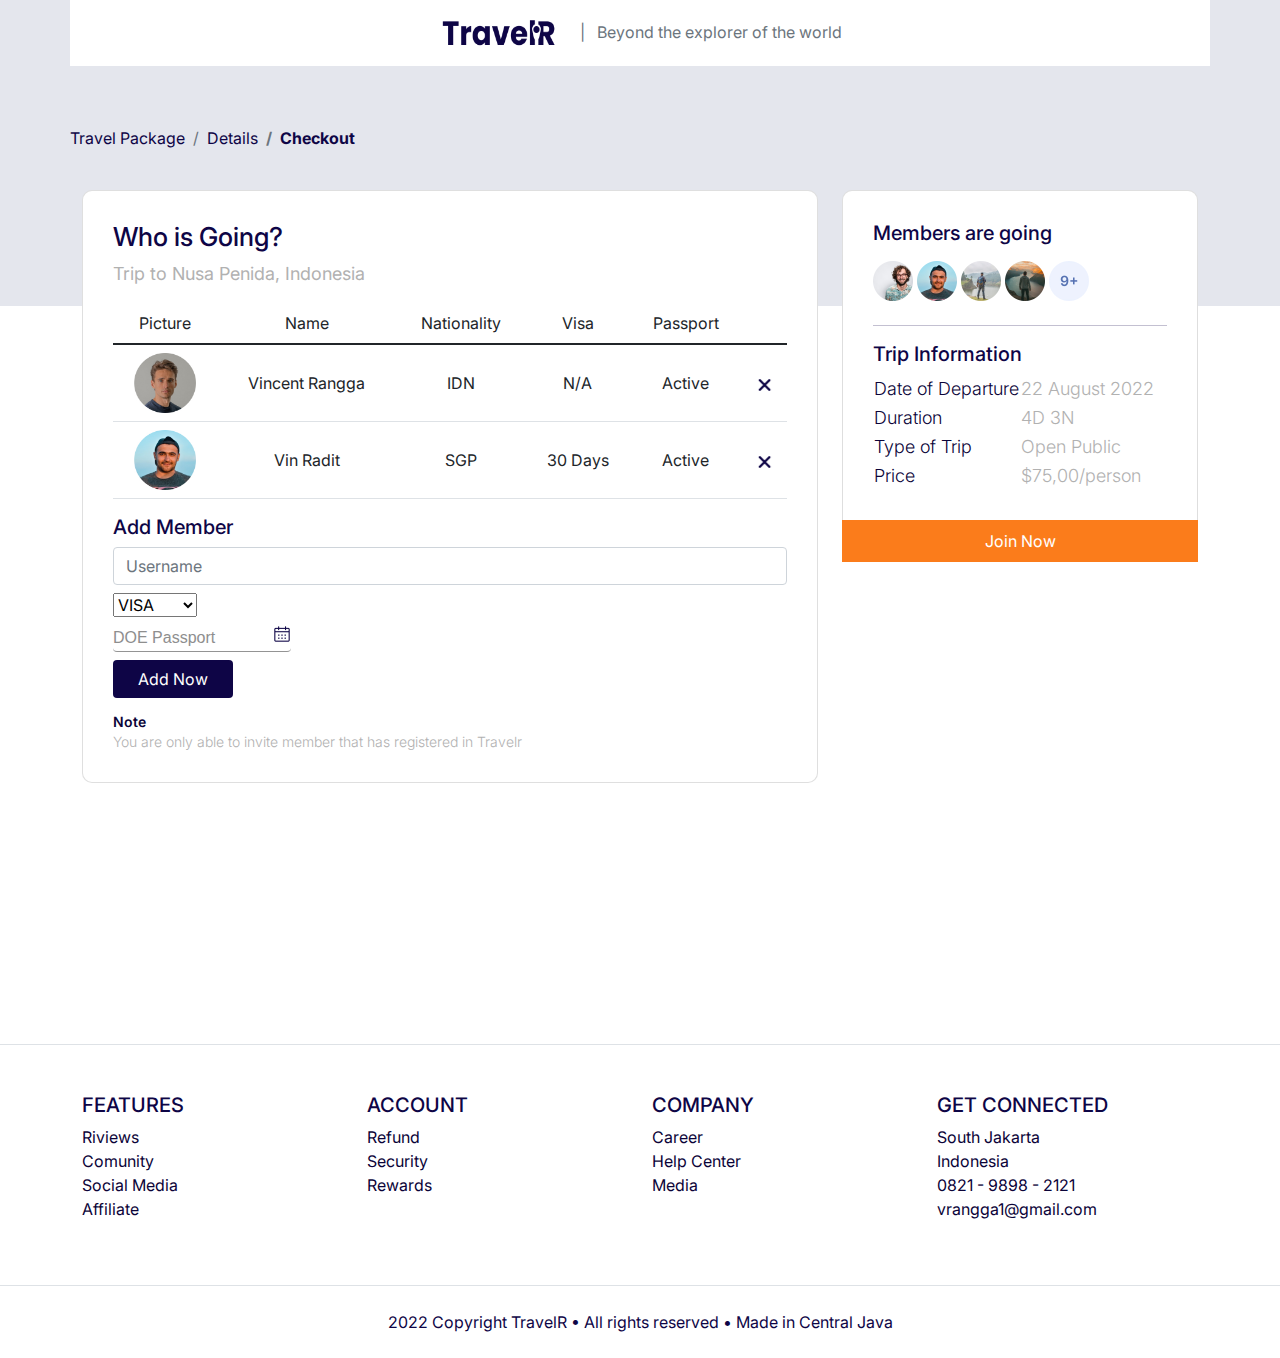
==== checkout.html @ 1de0f74d "add member - Checkout Page" ====
<!DOCTYPE html>
<html lang="en">
<head>
    <meta charset="UTF-8">
    <meta http-equiv="X-UA-Compatible" content="IE=edge">
    <meta name="viewport" content="width=device-width, initial-scale=1.0">
    <title>Travel.R</title>

    <!-- CSS Bootstrap -->
    <link rel="stylesheet" href="frontend/libraries/bootstrap-5.1.3-dist/css/bootstrap.css">
    <!-- CSS xzoom -->
    <link rel="stylesheet" href="frontend/libraries/xzoom/xzoom.css">
    <!-- gijgo / combinied -->
    <link rel="stylesheet" href="frontend/libraries/combined/css/gijgo.min.css">
    <!-- font -->
    <link rel="preconnect" href="https://fonts.googleapis.com">
    <link rel="preconnect" href="https://fonts.gstatic.com" crossorigin>
    <link href="https://fonts.googleapis.com/css2?family=Inter:wght@100;200;300;400;500;600;700&family=Playfair+Display:ital,wght@0,400;0,500;0,600;0,700;1,400;1,500;1,600;1,700&display=swap" rel="stylesheet">

    <!-- Main CSS -->
    <link rel="stylesheet" href="frontend/styles/main.css">

    

</head>
<body>
    <!-- navbar -->
    <div class="container">
        <nav class="row navbar navbar-expand-lg navbar-light bg-white">
            <center>
                <a href="index.html" class="navbar-brand">
                    <img src="frontend/images/lgo_travelR.png" alt="">
                </a>
                <span class="text-muted">
                    <!-- nbsp untuk spasi -->
                    | &nbsp; Beyond the explorer of the world 
                </span>
            </center>
        </nav>
            
    </div>

    <main>
        <section class="section-details-header"></section>
        <section class="section-details-content">
            <div class="container">
                <div class="row mb-4">
                    <div class="col p-0">
                        <nav>
                            <ol class="breadcrumb">
                                <li class="breadcrumb-item">
                                    Travel Package
                                </li>
                                <li class="breadcrumb-item">
                                    Details
                                </li>
                                <li class="breadcrumb-item active">
                                    Checkout
                                </li>
                            </ol>
                        </nav>
                    </div>
                </div>
                <div class="row">
                    <div class="col-lg-8 pl-lg-0">
                        <div class="card card-details">
                            <h1>Who is Going?</h1>
                            <p>
                                Trip to Nusa Penida, Indonesia
                            </p>
                            <div class="attendee">
                                <table class="table table-responsive-sm text-center">
                                    <thead>
                                        <tr>
                                            <td>Picture</td>
                                            <td>Name</td>
                                            <td>Nationality</td>
                                            <td>Visa</td>
                                            <td>Passport</td>
                                            <td></td>
                                        </tr>
                                    </thead>
                                    <tbody>
                                        <tr>
                                            <td>
                                                <img src="frontend/images/user_pic1.jpg" alt="" height="60px">
                                            </td>
                                            <!-- align-middle agar sejajar dan space y kosong -->
                                            <td class="align-middle">
                                                Vincent Rangga
                                            </td>
                                            <td class="align-middle">
                                                IDN
                                            </td>
                                            <td class="align-middle">
                                                N/A
                                            </td>
                                            <td class="align-middle">
                                                Active
                                            </td>
                                            <td class="align-middle">
                                                <a href="#">
                                                    <img src="frontend/images/ic_delete.png" alt="delete" height="18px">
                                                </a>
                                            </td>
                                        </tr>
                                        <tr>
                                            <td>
                                                <img src="frontend/images/user_pic2.jpg" alt="" height="60px">
                                            </td>
                                            <!-- align-middle agar sejajar dan space y kosong -->
                                            <td class="align-middle">
                                                Vin Radit
                                            </td>
                                            <td class="align-middle">
                                                SGP
                                            </td>
                                            <td class="align-middle">
                                                30 Days
                                            </td>
                                            <td class="align-middle">
                                                Active
                                            </td>
                                            <td class="align-middle">
                                                <a href="#">
                                                    <img src="frontend/images/ic_delete.png" alt="delete" height="18px">
                                                </a>
                                            </td>
                                        </tr>
                                    </tbody>
                                </table>

                                <div class="member mt-3">
                                    <!-- <h2>Add Member</h2> -->
                                    <h2>Add Member</h2>
                                    <tbody>
                                        <tr>
                                            <td>
                                                <input type="text" name="inputUsername" class="form-control mb-2 mr-sm-2 col-3 col-sm-3 col-md-3"    id="inputUsername" placeholder="Username"/>
                                                
                                            </td>
                                            <!-- align-middle agar sejajar dan space y kosong -->
                                            <td class="align-middle">
                                                <select name="inputVisa" id="inputVisa" class="custom-select mb-2 mr-sm-2">
                                                    <option value="VISA" selected >VISA</option>
                                                    <option value="30 Days">30 Days</option>
                                                    <option value="N/A">N/A</option>
                                                </select>
                                            </td>
                                            <td class="align-middle">
                                                <div class="input-group mb-2 mr-sm-2">
                                                    <input type="text" class="form-control datepicker" id="doePassport"     placeholder="DOE Passport">
                                                </div>
                                            </td>
                                            <td class="align-middle">
                                                <button class="btn btn-add-now mb-2 px-4">
                                                    Add Now
                                                </button>
                                            </td>
                                        </tr>

                                    <!-- <tr class="form-check-inline">
                                        <td>
                                            <input type="text" name="inputUsername" class="col form-control mb-2 mr-sm-2"    id="inputUsername" placeholder="Username"/>
                                        </td>
                                        <td>
                                            <select name="inputVisa" id="inputVisa" class="custom-select mb-2 mr-sm-2">
                                                <option value="VISA" selected >VISA</option>
                                                <option value="30 Days">30 Days</option>
                                                <option value="N/A">N/A</option>
                                            </select>
                                        </td>
                                        <td>
                                             <div class="input-group mb-2 mr-sm-2">
                                                <input type="text" class="form-control datepicker" id="doePassport"     placeholder="DOE Passport">
                                            </div>
                                        </td>
                                        <td>
                                            
                                            <button class="btn btn-add-now mb-2 px-4">
                                                Add Now
                                            </button>
                                        </td>
                                        


                                    </tr> -->

                                    <h3 class="mt-2 mb-0">Note</h3>
                                    <p class="disclaimer mb-0">
                                        You are only able to invite member that has registered in Travelr
                                    </p>
                                </div>

                            </div>
                        </div>
                    </div>
                    <div class="col-lg-4">
                        <div class="card card-details card-right">
                            <h2>Members are going</h2>
                            <div class="members my-2">
                                <img src="frontend/images/member1.jpg" alt="" class="member-image mr-1">
                                <img src="frontend/images/member2.png" alt="" class="member-image mr-1">
                                <img src="frontend/images/member3.png" alt="" class="member-image mr-1">
                                <img src="frontend/images/member4.jpg" alt="" class="member-image mr-1">
                                <img src="frontend/images/other.jpg" alt="" class="member-image mr-1">
                            </div>
                            
                            <hr>
                            <h2>Trip Information</h2>
                            <table class="trip-informations">
                                <tr>
                                    <th width="50%">Date of Departure</th>
                                    <td width="50%" class="text-right">
                                        22 August 2022
                                    </td>
                                </tr>
                                <tr>
                                    <th width="50%">Duration</th>
                                    <td width="50%" class="text-right">
                                        4D 3N
                                    </td>
                                </tr>
                                <tr>
                                    <th width="50%">Type of Trip</th>
                                    <td width="50%" class="text-right">
                                        Open Public
                                    </td>
                                </tr>
                                <tr>
                                    <th width="50%">Price</th>
                                    <td width="50%" class="text-right">
                                        $75,00/person
                                    </td>
                                </tr>
                            </table>
                        </div>
                        <div class="join-container">
                            <a href="#" class="btn btn-block btn-join-now mt-3 py-2">
                                Join Now
                            </a>
                        </div>
                    </div>
                </div>
            </div>
        </section>
    </main>

    <footer class="section-footer mt-5 mb-4 border-top">
        <div class="container pt-5 pb-5">
            <div class="row justify-content-center">
                <div class="col-12">
                    <div class="row">
                        <div class="col-12 col-lg-3">
                            <h5>FEATURES</h5>
                            <ul class="list-unstyled">
                                <li><a href="#">Riviews</a></li>
                                <li><a href="#">Comunity</a></li>
                                <li><a href="#">Social Media</a></li>
                                <li><a href="#">Affiliate</a></li>
                            </ul>
                        </div>
                        <div class="col-12 col-lg-3">
                            <h5>ACCOUNT</h5>
                            <ul class="list-unstyled">
                                <li><a href="#">Refund</a></li>
                                <li><a href="#">Security</a></li>
                                <li><a href="#">Rewards</a></li>
                                <li><a href="#"></a></li>
                            </ul>
                        </div>
                        <div class="col-12 col-lg-3">
                            <h5>COMPANY</h5>
                            <ul class="list-unstyled">
                                <li><a href="#">Career</a></li>
                                <li><a href="#">Help Center</a></li>
                                <li><a href="#">Media</a></li>
                                <li><a href="#"></a></li>
                            </ul>
                        </div>
                        <div class="col-12 col-lg-3">
                            <h5>GET CONNECTED</h5>
                            <ul class="list-unstyled">
                                <li><a href="#">South Jakarta</a></li>
                                <li><a href="#">Indonesia</a></li>
                                <li><a href="#">0821 - 9898 - 2121</a></li>
                                <li><a href="#">vrangga1@gmail.com</a></li>
                            </ul>
                        </div>
                    </div>
                </div>
            </div>
        </div>
        <div class="container-fluid">
            <div class="row border-top justify-content-center align-items-center pt-4">
                <div class="col-auto text-grey-300 font-weight-light">
                    2022 Copyright TravelR • All rights reserved • Made in Central Java
                </div>
            </div>
        </div>
    </footer>


    <!-- JQuery -->
    <script src="frontend/libraries/jquery/jquery-3.6.0.min.js"></script>
    <!-- JS Bootstrap -->
    <script src="frontend/libraries/bootstrap-5.1.3-dist/js/bootstrap.js"></script>
    <!-- retina JS -->
    <script src="frontend/libraries/retina/retina.min.js"></script>
    <!-- xZoom -->
    <script src="frontend/libraries/xzoom/xzoom.min.js"></script>
    <!-- Panggil gijgo /combinied -->
    <script src="frontend/libraries/combined/js/gijgo.min.js"></script>
    <!-- manggil xzoom -->
    <script>
        $(document).ready(function() {
            $('.xzoom, .xzoom-gallery').xzoom({
                zoomWidth: 500,
                title: false,
                tint: '#333',
                Xoffset: 15
            });
            $('.datepicker').datepicker({
                ulibrary : 'bootsrap4',
                icons: {
                    rightIcon: '<img src="frontend/images/ic_date.png" height="18px" />'
                }
            })

        });
    </script>

</body>
</html>
---- frontend/libraries/xzoom/xzoom.css ----
/* Compatibility styles for frameworks like bootstrap, foundation e.t.c */
.xzoom-source img, .xzoom-preview img, .xzoom-lens img {
  display: block;
  max-width: none;
  max-height: none;
  -webkit-transition: none;
  -moz-transition: none;
  -o-transition: none;
  transition: none;
}
/* --------------- */

/* xZoom Styles below */
.xzoom-container { 
  display: inline-block;
}

.xzoom-thumbs {
  text-align: center;
  margin-bottom: 10px;
}

.xzoom { 
  -webkit-box-shadow: 0px 0px 5px 0px rgba(0,0,0,0.5);
  -moz-box-shadow: 0px 0px 5px 0px rgba(0,0,0,0.5);
  box-shadow: 0px 0px 5px 0px rgba(0,0,0,0.5);  
}
.xzoom2, .xzoom3, .xzoom4, .xzoom5 {
  -webkit-box-shadow: 0px 0px 5px 0px rgba(0,0,0,0.5);
  -moz-box-shadow: 0px 0px 5px 0px rgba(0,0,0,0.5);
  box-shadow: 0px 0px 5px 0px rgba(0,0,0,0.5);
}

/* Thumbs */
.xzoom-gallery, .xzoom-gallery2, .xzoom-gallery3, .xzoom-gallery4, .xzoom-gallery5 {
  border: 1px solid #cecece;
  margin-left: 5px;
  margin-bottom: 10px;
}

.xzoom-source, .xzoom-hidden {
  display: block;
  position: static;
  float: none;
  clear: both;
}

/* Everything out of border is hidden */
.xzoom-hidden {
  overflow: hidden;
}

/* Preview */
.xzoom-preview {
  border: 1px solid #888;
  background: #2f4f4f;
  box-shadow: -0px -0px 10px rgba(0,0,0,0.50);
}

/* Lens */
.xzoom-lens {
  border: 1px solid #555;
  box-shadow: -0px -0px 10px rgba(0,0,0,0.50);
  cursor: crosshair;
}

/* Loading */
.xzoom-loading {
  background-position: center center;
  background-repeat: no-repeat;
  border-radius: 100%;
  opacity: .7;
  background: url(../example/images/xloading.gif);
  width: 48px;
  height: 48px;
}

/* Additional class that applied to thumb when it is active */
.xactive {
  -webkit-box-shadow: 0px 0px 3px 0px rgba(74,169,210,1);
  -moz-box-shadow: 0px 0px 3px 0px rgba(74,169,210,1);
  box-shadow: 0px 0px 3px 0px rgba(74,169,210,1); 
  border: 1px solid #4aaad2;
}

/* Caption */
.xzoom-caption {
  position: absolute;
  bottom: -43px;
  left: 0;
  background: #000;
  width: 100%;
  text-align: left;
}

.xzoom-caption span {
  color: #fff;
  font-family: Arial, sans-serif;
  display: block;
  font-size: 0.75em;
  font-weight: bold;
  padding: 10px;
}
---- frontend/libraries/combined/css/gijgo.min.css ----
.gj-button-md,.gj-text-align-center{text-align:center}.gj-button-md,.gj-modal{overflow:hidden;outline:0}.gj-button-md,.gj-button-md-group{position:relative;vertical-align:middle}.gj-button,.gj-button-md,.gj-cursor-pointer{cursor:pointer}.gj-button{background-color:#f5f5f5;border:1px solid #ddd;color:#000;border-radius:3px;padding:6px 10px}.gj-unselectable{-webkit-touch-callout:none;-webkit-user-select:none;-khtml-user-select:none;-moz-user-select:none;-ms-user-select:none;user-select:none}.gj-row{display:-webkit-box;display:-ms-flexbox;display:flex;-ms-flex-wrap:wrap;flex-wrap:wrap}.gj-margin-left-5{margin-left:5px}.gj-margin-left-10{margin-left:10px}.gj-width-full{width:100%}.gj-font-size-16{font-size:16px}.gj-hidden{display:none}.gj-button-md{background:0 0;border:none;border-radius:2px;color:rgba(0,0,0,.87);height:36px;margin:0;min-width:64px;padding:0 16px;display:inline-block;font-family:Roboto,Helvetica,Arial,sans-serif;font-size:1rem;font-weight:500;text-transform:uppercase;letter-spacing:0;will-change:box-shadow;transition:box-shadow .2s cubic-bezier(.4,0,1,1),background-color .2s cubic-bezier(.4,0,.2,1),color .2s cubic-bezier(.4,0,.2,1);text-decoration:none;line-height:36px;-webkit-user-select:none;-moz-user-select:none;-ms-user-select:none;user-select:none}.gj-button-md:hover{background-color:rgba(158,158,158,.2)}.gj-button-md:disabled{color:rgba(0,0,0,.26);background:0 0}.gj-button-md .gj-icon,.gj-button-md .material-icons{vertical-align:middle}.gj-button-md.gj-button-md-icon{width:24px;height:31px;min-width:24px;padding:0;display:table}ul.gj-list-bootstrap li [data-role=image],ul.gj-list-md li [data-role=checkbox],ul.gj-list-md li [data-role=image]{height:24px;width:24px}.gj-button-md.gj-button-md-icon .gj-icon,.gj-button-md.gj-button-md-icon .material-icons{display:table-cell;margin-right:0;width:24px;height:24px}.gj-button-md.active{background-color:rgba(158,158,158,.4)}.gj-button-md-group{display:inline-block}.gj-textbox-md{border:none;border-bottom:1px solid rgba(0,0,0,.42);display:block;font-family:Helvetica,Arial,sans-serif;font-size:16px;line-height:16px;padding:4px 0;margin:0;width:100%;background:0 0;text-align:left;color:rgba(0,0,0,.87)}.gj-textbox-md:active,.gj-textbox-md:focus{border-bottom:2px solid rgba(0,0,0,.42);outline:0}.gj-textbox-md::placeholder{color:#8e8e8e}.gj-textbox-md:-ms-input-placeholder{color:#8e8e8e}.gj-textbox-md::-ms-input-placeholder{color:#8e8e8e}.gj-md-spacer-24{min-width:24px;width:24px;display:inline-block}.gj-md-spacer-32{min-width:32px;width:32px;display:inline-block}.gj-modal{position:fixed;top:0;right:0;bottom:0;left:0;z-index:1203;display:none;-webkit-overflow-scrolling:touch;background-color:rgba(0,0,0,.54118);transition:.2s ease opacity;will-change:opacity}ul.gj-list li [data-role=wrapper]{display:table;width:100%}ul.gj-list li [data-role=checkbox],ul.gj-list li [data-role=image]{display:table-cell;vertical-align:middle;text-align:center}ul.gj-list li [data-role=display]{display:table-cell;vertical-align:middle;cursor:pointer}ul.gj-list li [data-role=display]:empty:before{content:"\200b"}ul.gj-list-bootstrap{padding-left:0;margin-bottom:0}ul.gj-list-bootstrap li{padding:0}ul.gj-list-bootstrap li [data-role=wrapper]{padding:0 10px}ul.gj-list-bootstrap li [data-role=checkbox]{width:24px;padding:3px}ul.gj-list-bootstrap li [data-role=display]{padding:8px 0 8px 4px}.list-group-item.active ul li,.list-group-item.active:focus ul li,.list-group-item.active:hover ul li{text-shadow:none;color:initial}ul.gj-list-md{padding:0;list-style:none;line-height:24px;letter-spacing:0;color:#616161}.gj-picker-md,ul.gj-list-md li{font-family:Roboto,Helvetica,Arial,sans-serif;font-size:16px;font-weight:400;letter-spacing:.04em;line-height:1}ul.gj-list-md li{display:list-item;list-style-type:none;padding:0;min-height:unset;box-sizing:border-box;align-items:center;cursor:default;overflow:hidden;-webkit-flex-direction:row;-ms-flex-direction:row;flex-direction:row;-webkit-flex-wrap:nowrap;-ms-flex-wrap:nowrap;flex-wrap:nowrap}ul.gj-list-md li [data-role=display]{padding:8px 0 8px 5px;order:0;flex-grow:2;text-decoration:none;box-sizing:border-box;align-items:center;text-align:left;color:rgba(0,0,0,.87)}ul.gj-list-md li.disabled>[data-role=wrapper]>[data-role=display]{color:#9E9E9E}.gj-list-md-active{background:#e0e0e0;color:#3f51b5}.gj-picker{position:absolute;z-index:1203;background-color:#fff}.gj-picker .selected{color:#fff}.gj-picker-md{color:rgba(0,0,0,.87);border:1px solid #E0E0E0}.gj-modal .gj-picker-md{border:0}.gj-picker-md [role=header]{color:rgba(255,255,255,.54);display:flex;background:#2196f3;align-items:baseline;user-select:none;justify-content:center}.gj-picker-md [role=footer]{float:right;padding:10px}.gj-picker-md [role=footer] button.gj-button-md{color:#2196f3;font-weight:700;font-size:13px}.gj-picker-bootstrap{border:1px solid #E0E0E0}.gj-picker-bootstrap .selected{color:#888}.gj-picker-bootstrap [role=header]{background:#eee;color:#AAA}@font-face{font-family:gijgo-material;src:url(../fonts/gijgo-material.eot?235541);src:url(../fonts/gijgo-material.eot?235541#iefix) format('embedded-opentype'),url(../fonts/gijgo-material.ttf?235541) format('truetype'),url(../fonts/gijgo-material.woff?235541) format('woff'),url(../fonts/gijgo-material.svg?235541#gijgo-material) format('svg');font-weight:400;font-style:normal}.gj-icon{font-family:gijgo-material!important;font-size:24px;speak:none;font-style:normal;font-weight:400;font-variant:normal;text-transform:none;line-height:1;letter-spacing:0;-webkit-font-feature-settings:"liga";-moz-font-feature-settings:"liga=1";-moz-font-feature-settings:"liga";-ms-font-feature-settings:"liga" 1;font-feature-settings:"liga";-webkit-font-variant-ligatures:discretionary-ligatures;font-variant-ligatures:discretionary-ligatures;-webkit-font-smoothing:antialiased;-moz-osx-font-smoothing:grayscale}.gj-icon.undo:before{content:"\e900"}.gj-icon.vertical-align-top:before{content:"\e901"}.gj-icon.vertical-align-center:before{content:"\e902"}.gj-icon.vertical-align-bottom:before{content:"\e903"}.gj-icon.arrow-dropup:before{content:"\e904"}.gj-icon.clock:before{content:"\e905"}.gj-icon.refresh:before{content:"\e906"}.gj-icon.last-page:before{content:"\e907"}.gj-icon.first-page:before{content:"\e908"}.gj-icon.cancel:before{content:"\e909"}.gj-icon.clear:before{content:"\e90a"}.gj-icon.check-circle:before{content:"\e90b"}.gj-icon.delete:before{content:"\e90c"}.gj-icon.arrow-upward:before{content:"\e90d"}.gj-icon.arrow-forward:before{content:"\e90e"}.gj-icon.arrow-downward:before{content:"\e90f"}.gj-icon.arrow-back:before{content:"\e910"}.gj-icon.list-numbered:before{content:"\e911"}.gj-icon.list-bulleted:before{content:"\e912"}.gj-icon.indent-increase:before{content:"\e913"}.gj-icon.indent-decrease:before{content:"\e914"}.gj-icon.redo:before{content:"\e915"}.gj-icon.align-right:before{content:"\e916"}.gj-icon.align-left:before{content:"\e917"}.gj-icon.align-justify:before{content:"\e918"}.gj-icon.align-center:before{content:"\e919"}.gj-icon.strikethrough:before{content:"\e91a"}.gj-icon.italic:before{content:"\e91b"}.gj-icon.underlined:before{content:"\e91c"}.gj-icon.bold:before{content:"\e91d"}.gj-icon.arrow-dropdown:before{content:"\e91e"}.gj-icon.done:before{content:"\e91f"}.gj-icon.pencil:before{content:"\e920"}.gj-icon.minus:before{content:"\e921"}.gj-icon.plus:before{content:"\e922"}.gj-icon.chevron-up:before{content:"\e923"}.gj-icon.chevron-right:before{content:"\e924"}.gj-icon.chevron-down:before{content:"\e925"}.gj-icon.chevron-left:before{content:"\e926"}.gj-icon.event:before{content:"\e927"}.gj-draggable{cursor:move}.gj-resizable-handle{position:absolute;font-size:.1px;display:block;-ms-touch-action:none;touch-action:none;z-index:1203}.gj-dialog-bootstrap [data-role=title],.gj-dialog-bootstrap4 [data-role=title]{display:inline}.gj-dialog-bootstrap,.gj-dialog-bootstrap4,.gj-dialog-md{z-index:1202;overflow:hidden}.gj-resizable-n{cursor:n-resize;height:7px;width:100%;top:-5px;left:0}.gj-resizable-e{cursor:e-resize;width:7px;right:-5px;top:0;height:100%}.gj-resizable-s{cursor:s-resize;height:7px;width:100%;bottom:-5px;left:0}.gj-resizable-w{cursor:w-resize;width:7px;left:-5px;top:0;height:100%}.gj-resizable-se{cursor:se-resize;width:12px;height:12px;right:1px;bottom:1px}.gj-resizable-sw{cursor:sw-resize;width:9px;height:9px;left:-5px;bottom:-5px}.gj-resizable-nw{cursor:nw-resize;width:9px;height:9px;left:-5px;top:-5px}.gj-resizable-ne{cursor:ne-resize;width:9px;height:9px;right:-5px;top:-5px}.gj-dialog-footer{position:absolute;bottom:0;width:100%;margin-top:0}.gj-dialog-scrollable [data-role=body]{overflow-x:hidden;overflow-y:scroll}.gj-dialog-bootstrap [data-role=close]{line-height:1.42857143}.gj-dialog-bootstrap4 [data-role=close]{line-height:1.5}.gj-dialog-md{background-color:#FFF;border:none;box-shadow:0 11px 15px -7px rgba(0,0,0,.2),0 24px 38px 3px rgba(0,0,0,.14),0 9px 46px 8px rgba(0,0,0,.12);box-sizing:border-box;position:relative;display:-webkit-box;display:-webkit-flex;display:-ms-flexbox;display:flex;-webkit-box-orient:vertical;-webkit-box-direction:normal;-webkit-flex-direction:column;-ms-flex-direction:column;flex-direction:column;-webkit-background-clip:padding-box;background-clip:padding-box;outline:0}.gj-dialog-md-header{padding:24px 24px 0;font-family:Roboto,Helvetica,Arial,sans-serif}.gj-dialog-md-title{margin:0;font-weight:400;display:inline;line-height:28px;font-size:20px}.gj-dialog-md-close{-webkit-appearance:none;padding:0;cursor:pointer;background:0 0;border:0;float:right;line-height:28px;font-size:28px}.gj-dialog-md-body{padding:20px 24px 24px;color:rgba(0,0,0,.54);font-family:Helvetica,Arial,sans-serif;font-size:14px;font-weight:400;line-height:20px}.gj-dialog-md-footer{padding:8px 8px 8px 24px;display:-webkit-flex;display:-ms-flexbox;display:flex;-webkit-flex-direction:row-reverse;-ms-flex-direction:row-reverse;flex-direction:row-reverse;-webkit-flex-wrap:wrap;-ms-flex-wrap:wrap;flex-wrap:wrap;box-sizing:border-box}.gj-dialog-md-footer>:first-child{margin-right:0}.gj-dialog-md-footer>*{margin-right:8px;height:36px}DIV.gj-grid-wrapper{margin:auto;position:relative;clear:both;z-index:1}TABLE.gj-grid{margin:auto;border-collapse:collapse;width:100%;table-layout:fixed}TABLE.gj-grid THEAD TH [data-role=selectAll]{margin:auto}table.gj-grid-bootstrap thead th [data-role=sorticon],table.gj-grid-md thead th [data-role=sorticon]{margin-left:5px}TABLE.gj-grid THEAD TH [data-role=title],TABLE.gj-grid THEAD TH [data-role=sorticon]{display:inline-block}TABLE.gj-grid THEAD TH{overflow:hidden;text-overflow:ellipsis}TABLE.gj-grid.autogrow-header-row THEAD TH{overflow:auto;text-overflow:initial;white-space:pre-wrap;-ms-word-break:break-word;word-break:break-word}TABLE.gj-grid>tbody>tr>td{overflow:hidden;position:relative}table.gj-grid tbody div[data-role=display]{vertical-align:middle;text-indent:0;white-space:pre-wrap;-ms-word-break:break-word;word-break:break-word}table.gj-grid.fixed-body-rows tbody div[data-role=display]{overflow:hidden;text-overflow:ellipsis;white-space:nowrap;-ms-word-break:initial;word-break:initial}table.gj-grid tfoot DIV[data-role=display]{vertical-align:middle;text-indent:0;display:flex}TABLE.gj-grid .fa{padding:2px}TABLE.gj-grid>tbody>tr>td>div{padding:2px;overflow:hidden}DIV.gj-grid-wrapper DIV.gj-grid-loading-cover{background:#BBB;opacity:.5;position:absolute;vertical-align:middle}DIV.gj-grid-wrapper DIV.gj-grid-loading-text{position:absolute;font-weight:700}table.gj-grid-bootstrap thead th{background-color:#f5f5f5;vertical-align:middle}table.gj-grid-bootstrap thead th [data-role=sorticon] i.gj-icon,table.gj-grid-bootstrap thead th [data-role=sorticon] i.material-icons{position:absolute;font-size:20px;top:15px}table.gj-grid-bootstrap tbody tr td div[data-role=display]{padding:0}.gj-grid-bootstrap-4 .gj-checkbox-bootstrap{display:inline-block;padding-top:2px}.gj-grid-bootstrap-4 tbody tr.active{background-color:rgba(0,0,0,.075)}.gj-grid-md{position:relative;border:1px solid #e0e0e0;border-collapse:collapse;white-space:nowrap;font-size:13px;font-family:Roboto,Helvetica,Arial,sans-serif;background-color:#fff}.gj-grid-md td:first-of-type,.gj-grid-md th:first-of-type{padding-left:24px}.gj-grid-md td,.gj-grid-md th{padding:12px 18px;position:relative;box-sizing:border-box}.gj-grid-md th{vertical-align:bottom;font-weight:700;line-height:31px;letter-spacing:0;height:56px;font-size:12px;color:rgba(0,0,0,.54);text-align:right}.gj-grid-md td{height:48px;border-top:1px solid #e0e0e0;border-bottom:1px solid #e0e0e0;text-align:left;color:rgba(0,0,0,.87)}.gj-grid-bootstrap tbody tr.gj-grid-top-border td,.gj-grid-md tbody tr.gj-grid-top-border td{border-top:2px solid #777}.gj-grid-bootstrap tbody tr.gj-grid-bottom-border td,.gj-grid-md tbody tr.gj-grid-bottom-border td{border-bottom:2px solid #777}.gj-grid-md tbody tr{position:relative;height:48px;transition-duration:.28s;transition-timing-function:cubic-bezier(.4,0,.2,1);transition-property:background-color}.gj-grid-md tbody tr:hover{background-color:#EEE}.gj-grid-md tbody tr.gj-grid-md-select{background-color:#F5F5F5}table.gj-grid-md thead th [data-role=sorticon] i.gj-icon,table.gj-grid-md thead th [data-role=sorticon] i.material-icons{position:absolute;font-size:16px;top:19px}table.gj-grid-md thead th.gj-grid-select-all{padding-bottom:3px}@media only all{td.display-1120,td.display-320,td.display-480,td.display-640,td.display-800,td.display-960,th.display-1120,th.display-320,th.display-480,th.display-640,th.display-800,th.display-960{display:none}}@media screen and (min-width:20em){TABLE.gj-grid-bootstrap td.display-320,TABLE.gj-grid-bootstrap th.display-320{display:table-cell}}@media screen and (min-width:30em){TABLE.gj-grid-bootstrap td.display-480,TABLE.gj-grid-bootstrap th.display-480{display:table-cell}}@media screen and (min-width:40em){TABLE.gj-grid-bootstrap td.display-640,TABLE.gj-grid-bootstrap th.display-640{display:table-cell}}@media screen and (min-width:50em){TABLE.gj-grid-bootstrap td.display-800,TABLE.gj-grid-bootstrap th.display-800{display:table-cell}}@media screen and (min-width:60em){TABLE.gj-grid-bootstrap td.display-960,TABLE.gj-grid-bootstrap th.display-960{display:table-cell}}@media screen and (min-width:70em){TABLE.gj-grid-bootstrap td.display-1120,TABLE.gj-grid-bootstrap th.display-1120{display:table-cell}}.gj-grid-md tfoot tr th{padding-right:14px}.gj-grid-md tfoot tr[data-role=pager] .gj-grid-mdl-pager-label{padding-left:5px;padding-right:5px}.gj-grid-md tfoot tr[data-role=pager] .gj-dropdown-md{margin-left:12px}.gj-grid-md tfoot tr[data-role=pager] .gj-dropdown-md [role=presenter]{font-size:12px;font-weight:700;color:rgba(0,0,0,.54)}.gj-grid-md tfoot tr[data-role=pager] .gj-dropdown-md [role=presenter] [role=display]{text-align:right}.gj-grid-md tfoot tr[data-role=pager] .gj-grid-md-limit-select{margin-left:10px;font-size:12px;font-weight:700;color:rgba(0,0,0,.54)}.gj-grid-bootstrap tfoot tr[data-role=pager] th{line-height:30px;background-color:#f5f5f5}.gj-grid-bootstrap tfoot tr[data-role=pager] th>div>button,.gj-grid-bootstrap tfoot tr[data-role=pager] th>div>div{margin-right:5px}.gj-grid-bootstrap-4 tfoot tr[data-role=pager] th>div button{height:34px}.gj-grid-bootstrap-4 tfoot tr[data-role=pager] th div .gj-dropdown-bootstrap-4 .gj-dropdown-expander-mi .gj-icon{top:5px}.gj-grid-bootstrap-3 tfoot tr[data-role=pager] th>div>input{margin-right:5px;width:40px;text-align:right;display:inline-block;font-weight:700}.gj-grid-bootstrap-4 tfoot tr[data-role=pager] th>div>div.input-group{width:40px}.gj-grid-bootstrap-4 tfoot tr[data-role=pager] th>div>div.input-group input{text-align:right;font-weight:700;height:34px;padding-top:2px;padding-bottom:6px}.gj-grid-bootstrap tfoot tr[data-role=pager] th>div>select{display:inline-block;margin-right:5px;width:60px}.gj-grid-bootstrap tfoot tr[data-role=pager] th .gj-dropdown-bootstrap .gj-list-bootstrap [data-role=display]{line-height:14px}.gj-grid-bootstrap tfoot tr[data-role=pager] th .gj-dropdown-bootstrap [role=presenter] [role=display]{font-weight:700}.gj-grid-bootstrap tfoot tr[data-role=pager] th .gj-dropdown-bootstrap-3 [role=presenter]{padding:2px 8px}.gj-grid-bootstrap tfoot tr[data-role=pager] th .gj-dropdown-bootstrap-4 [role=presenter]{padding:1px 8px}.gj-grid thead tr th div.gj-grid-column-resizer-wrapper{position:relative;width:100%;height:0;top:0;left:0;padding:0}span.gj-grid-column-resizer{position:absolute;right:0;width:10px;top:-100px;height:300px;z-index:1203;cursor:e-resize}.gj-grid-resize-cursor{cursor:e-resize}.gj-grid-md tbody tr td.gj-grid-left-border,.gj-grid-md thead tr th.gj-grid-left-border{border-left:3px solid #777}.gj-grid-md tbody tr td.gj-grid-right-border,.gj-grid-md thead tr th.gj-grid-right-border{border-right:3px solid #777}.gj-grid-bootstrap tbody tr td.gj-grid-left-border,.gj-grid-bootstrap thead tr th.gj-grid-left-border{border-left:5px solid #ddd}.gj-grid-bootstrap tbody tr td.gj-grid-right-border,.gj-grid-bootstrap thead tr th.gj-grid-right-border{border-right:5px solid #ddd}.gj-dirty{position:absolute;top:0;left:0;border-style:solid;border-width:3px;border-color:red transparent transparent red;padding:0;overflow:hidden;vertical-align:top}.gj-grid-md tbody tr td.gj-grid-management-column{padding:3px}.gj-grid-md tbody tr td[data-mode=edit]{padding:0 18px}.gj-grid-bootstrap tbody tr td[data-mode=edit],.gj-grid-bootstrap tbody tr td[data-mode=edit] [data-role=edit],.gj-grid-md tbody .gj-dropdown-md [role=presenter] [role=display]{padding:0}.gj-grid-bootstrap-3 tbody tr td.gj-grid-management-column{padding:3px}.gj-grid-bootstrap-3 tbody tr td[data-mode=edit]{height:38px}.gj-grid-bootstrap-3 tbody tr td[data-mode=edit] [data-role=edit] input[type=text]{height:37px;padding:8px}.gj-grid-bootstrap-3 tbody tr td[data-mode=edit] .gj-dropdown-bootstrap [role=presenter]{border:0;border-radius:0;height:37px;padding-left:8px}.gj-grid-bootstrap-3 tbody tr td[data-mode=edit] .gj-datepicker-bootstrap{height:37px}.gj-grid-bootstrap-3 tbody tr td[data-mode=edit] .gj-datepicker-bootstrap [role=input]{height:37px;border:0;border-radius:0}.gj-grid-bootstrap-3 tbody tr td[data-mode=edit] .gj-datepicker-bootstrap [role=right-icon]{border:0;border-radius:0}.gj-grid-bootstrap-3 tbody tr td[data-mode=edit] .gj-checkbox-bootstrap{display:inline-block;padding-top:10px;height:32px}.gj-grid-bootstrap-4 tbody tr td.gj-grid-management-column{padding:6px}.gj-grid-bootstrap-4 tbody tr td[data-mode=edit] [data-role=edit] input[type=text]{height:48px;padding-left:12px}.gj-grid-bootstrap-4 tbody tr td[data-mode=edit] .gj-dropdown-bootstrap [role=presenter]{border:0;border-radius:0;height:48px;padding-left:12px;font-family:-apple-system,system-ui,BlinkMacSystemFont,"Segoe UI",Roboto,"Helvetica Neue",Arial,sans-serif}.gj-grid-bootstrap-4 tbody tr td[data-mode=edit] .gj-dropdown-bootstrap-4 [role=expander].gj-dropdown-expander-mi .gj-icon,.gj-grid-bootstrap-4 tbody tr td[data-mode=edit] .gj-dropdown-bootstrap-4 [role=expander].gj-dropdown-expander-mi .material-icons{top:13px}.gj-grid-bootstrap-4 tbody tr td[data-mode=edit] .gj-datepicker-bootstrap{height:48px}.gj-grid-bootstrap-4 tbody tr td[data-mode=edit] .gj-datepicker-bootstrap [role=input]{height:48px;border:0;border-radius:0}.gj-grid-bootstrap-4 tbody tr td[data-mode=edit] .gj-datepicker-bootstrap [role=right-icon]{background-color:#fff}.gj-grid-bootstrap-4 tbody tr td[data-mode=edit] .gj-datepicker-bootstrap [role=right-icon] button{border:0;border-radius:0;width:43px;position:relative}.gj-grid-bootstrap-4 tbody tr td[data-mode=edit] .gj-datepicker-bootstrap [role=right-icon] .gj-icon,.gj-grid-bootstrap-4 tbody tr td[data-mode=edit] .gj-datepicker-bootstrap [role=right-icon] .material-icons{top:13px;left:10px;font-size:24px}.gj-grid-bootstrap-4 tbody tr td[data-mode=edit] .gj-checkbox-bootstrap{display:inline-block;padding-top:15px;height:42px}.gj-grid-md thead tr[data-role=filter] th{border-top:1px solid #e0e0e0}div.gj-grid-wrapper div.gj-grid-bootstrap-toolbar{background-color:#f5f5f5;padding:8px;font-weight:700;border:1px solid #ddd}div.gj-grid-wrapper div.gj-grid-bootstrap-4-toolbar{background-color:#f5f5f5;padding:12px;font-weight:700;border:1px solid #ddd}div.gj-grid-wrapper div.gj-grid-md-toolbar{font-weight:700;font-size:24px;font-family:Helvetica,Arial,sans-serif;background-color:#fff;border-top:1px solid #e0e0e0;border-left:1px solid #e0e0e0;border-right:1px solid #e0e0e0;border-bottom:0;border-collapse:collapse;padding:0 18px;line-height:56px}.gj-checkbox-bootstrap,.gj-checkbox-md{min-width:0;font-weight:400;text-align:center;position:relative}table.gj-grid-scrollable tbody{overflow-y:auto;overflow-x:hidden;display:block}table.gj-grid-md.gj-grid-scrollable{border-bottom:0}table.gj-grid-md.gj-grid-scrollable tbody{border-right:1px solid #e0e0e0;border-bottom:1px solid #e0e0e0}table.gj-grid-md.gj-grid-scrollable tfoot{border-bottom:1px solid #e0e0e0}table.gj-grid-bootstrap.gj-grid-scrollable{border-bottom:0}table.gj-grid-bootstrap.gj-grid-scrollable tbody{border-right:1px solid #ddd;border-bottom:1px solid #ddd}table.gj-grid-bootstrap.gj-grid-scrollable tbody tr[data-role=row]:first-child td{border-top:0}table.gj-grid-bootstrap.gj-grid-scrollable tbody tr[data-role=row] td:first-child{border-left:0}table.gj-grid-bootstrap.gj-grid-scrollable tbody tr[data-role=row] td:last-child{border-right:0}table.gj-grid-bootstrap.gj-grid-scrollable tfoot{border-bottom:1px solid #ddd}ul.gj-list li [data-role=spacer]{display:table-cell}ul.gj-list li [data-role=expander]{display:table-cell;vertical-align:middle;text-align:center;cursor:pointer}[data-type=tree] ul li [data-role=expander].gj-tree-font-awesome-expander,[data-type=tree] ul li [data-role=expander].gj-tree-glyphicons-expander,[data-type=tree] ul li [data-role=expander].gj-tree-material-icons-expander{width:24px}[data-type=tree] ul li [data-role=expander].gj-tree-glyphicons-expander .glyphicon{top:4px;height:24px}.gj-tree-bootstrap-3 ul.gj-list-bootstrap li{border:0;border-radius:0;color:#333}.gj-tree-bootstrap-3 ul.gj-list-bootstrap li.active{color:#fff}.gj-tree-bootstrap-3 ul.gj-list-bootstrap li.disabled{color:#777;background-color:#eee}.gj-tree-bootstrap-4 ul.gj-list-bootstrap li{border:0;border-radius:0;color:#212529}.gj-tree-bootstrap-4 ul.gj-list-bootstrap li.active{color:#fff}.gj-tree-bootstrap-4 ul.gj-list-bootstrap li.disabled{color:#868e96}.gj-tree-bootstrap-4 ul.gj-list-bootstrap li ul.gj-list-bootstrap{width:100%}.gj-tree-bootstrap-border ul.gj-list-bootstrap li{border:1px solid #ddd}.gj-tree-bootstrap-border ul.gj-list-bootstrap li ul.gj-list-bootstrap li{border-left:0;border-right:0}.gj-tree-bootstrap-border ul.gj-list-bootstrap li:first-child{border-top-left-radius:4px;border-top-right-radius:4px}.gj-tree-bootstrap-border ul.gj-list-bootstrap li:last-child{border-bottom-left-radius:4px;border-bottom-right-radius:4px}.gj-tree-bootstrap-border ul.gj-list-bootstrap li ul.gj-list-bootstrap li:first-child{border-top-left-radius:0;border-top-right-radius:0}.gj-tree-bootstrap-border ul.gj-list-bootstrap li ul.gj-list-bootstrap li:last-child{border-bottom:0;border-bottom-left-radius:0;border-bottom-right-radius:0}ul.gj-list-bootstrap li [data-role=expander].gj-tree-material-icons-expander{padding-top:8px;padding-bottom:4px}.gj-tree-drag-el,.gj-tree-drag-el li{padding:0;margin:0}ul.gj-list-bootstrap li [data-role=expander].gj-tree-material-icons-expander .gj-icon{width:24px;height:24px}ul.gj-list-md li.disabled>[data-role=wrapper]>[data-role=expander]{color:#9E9E9E}.gj-tree-md-border ul.gj-list-md li{border:1px solid #616161;margin-bottom:-1px}.gj-tree-md-border ul.gj-list-md li ul.gj-list-md li{border-left:0;border-right:0}.gj-tree-md-border ul.gj-list-md li ul.gj-list-md li:last-child{border-bottom:0}.gj-tree-drop-above{border-top:1px solid #000}.gj-tree-bootstrap-3 ul.gj-list-bootstrap li [data-role=wrapper].drop-above,.gj-tree-bootstrap-4 ul.gj-list-bootstrap li [data-role=wrapper].drop-above{border-top:2px solid #000}.gj-tree-drop-below{border-bottom:1px solid #000}.gj-tree-bootstrap-3 ul.gj-list-bootstrap li [data-role=wrapper].drop-below,.gj-tree-bootstrap-4 ul.gj-list-bootstrap li [data-role=wrapper].drop-below{border-bottom:2px solid #000}.gj-tree-drag-el{z-index:1203}.gj-tree-drag-el [data-role=wrapper]{cursor:move;display:table}.gj-tree-drag-el [data-role=indicator]{width:14px;padding:0 3px;display:table-cell;vertical-align:middle;text-align:center}.gj-tree-bootstrap-drag-el li.list-group-item{border:0;background:unset}.gj-tree-bootstrap-drag-el [data-role=indicator],.gj-tree-md-drag-el [data-role=indicator]{width:24px;height:24px;padding:0}.gj-checkbox-bootstrap{font-size:0;margin:0;width:18px;height:18px;display:inline}.gj-checkbox-bootstrap input[type=checkbox]{display:none;margin-bottom:-12px}.gj-checkbox-bootstrap span{background:#fff;display:block;content:" ";width:18px;height:18px;line-height:11px;font-size:11px;padding:2px;color:#555;border:1px solid #CCC;border-radius:3px;transition:box-shadow .2s linear,border-color .2s linear;cursor:pointer;margin:auto}.gj-checkbox-bootstrap input[type=checkbox]:focus+span:before{outline:0;box-shadow:0 0 0 0 #66afe9,0 0 6px rgba(102,175,233,.6);border-color:#66afe9}.gj-datepicker-bootstrap :active,.gj-datepicker-bootstrap :focus,.gj-timepicker-bootstrap :active,.gj-timepicker-bootstrap :focus{box-shadow:none}.gj-checkbox-bootstrap input[type=checkbox][disabled]+span{opacity:.6;cursor:not-allowed}.gj-checkbox-bootstrap.gj-checkbox-bootstrap-4 span{line-height:16px;padding:0}.gj-checkbox-bootstrap-4.gj-checkbox-material-icons input[type=checkbox]:checked+span:after,.gj-checkbox-bootstrap-4.gj-checkbox-material-icons input[type=checkbox]:indeterminate+span:after{font-size:16px}.gj-checkbox-md{font-size:0;margin:0;width:16px;height:16px}.gj-checkbox-md input[type=checkbox]{display:none;margin-bottom:-12px}.gj-checkbox-md span{display:inline-block;box-sizing:border-box;width:16px;height:16px;margin:0;cursor:pointer;overflow:hidden;border:2px solid #616161;border-radius:2px;z-index:2}.gj-checkbox-md input[type=checkbox]:checked+span{border:2px solid #536DFE}.gj-checkbox-md input[type=checkbox]:checked+span:after{color:#FFF;background-color:#536DFE;position:absolute;left:1px;top:-15px}.gj-checkbox-md input[type=checkbox]:indeterminate+span{border:2px solid #616161}.gj-checkbox-md input[type=checkbox]:indeterminate+span:after{color:#616161;position:absolute;left:1px;top:-15px}.gj-checkbox-md input[type=checkbox][disabled]+span{border:2px solid #9E9E9E}.gj-editor-md,.gj-editor-md [role=body]{border:1px solid rgba(158,158,158,.2)}.gj-checkbox-md input[type=checkbox][disabled]+span:after{background-color:#9E9E9E}.gj-checkbox-md input[type=checkbox][disabled]:indeterminate+span:after{color:#FFF}.gj-checkbox-material-icons input[type=checkbox]:checked+span:after{content:"\e91f";font-size:14px;font-weight:700;white-space:pre}.gj-checkbox-material-icons input[type=checkbox]:indeterminate+span:after{content:"\e921";font-size:14px;font-weight:700;white-space:pre}.gj-checkbox-glyphicons input[type=checkbox]:checked+span:after{display:inline-block;font-family:'Glyphicons Halflings';content:"\e013 "}.gj-checkbox-glyphicons input[type=checkbox]:indeterminate+span:after{display:inline-block;font-family:'Glyphicons Halflings';content:"\2212 ";padding-right:1px}.gj-checkbox-fontawesome .fa{font-size:14px}.gj-checkbox-bootstrap.gj-checkbox-fontawesome .fa{line-height:18px}.gj-checkbox-fontawesome input[type=checkbox]:checked+span:before{content:"\f00c "}.gj-checkbox-fontawesome input[type=checkbox]:indeterminate+span:before{content:"\f068 "}.gj-editor [role=body]{overflow:auto;outline:transparent solid 0;box-sizing:border-box}.gj-editor-md{padding:7px;font-family:Roboto,Helvetica,Arial,sans-serif;font-size:14px;font-weight:500;letter-spacing:0}.gj-editor-md [role=toolbar]{margin-bottom:7px}.gj-editor-md [role=toolbar] .gj-button-md{min-width:54px;margin-right:5px}.gj-editor-md [role=toolbar] .gj-button-md .gj-icon{width:24px;height:24px}.gj-editor-bootstrap,.gj-editor-bootstrap [role=body]{border:1px solid #eceeef}.gj-editor-md p{margin:0;padding:0}.gj-editor-md blockquote{font-size:14px}.gj-editor-bootstrap{padding:7px}.gj-editor-bootstrap [role=toolbar]{margin-bottom:7px}.gj-editor-bootstrap [role=toolbar] .btn-group{margin-right:10px}.gj-editor-bootstrap [role=toolbar] button{height:36px}.gj-editor-bootstrap p{margin:0;padding:0}.gj-editor-bootstrap blockquote{font-size:14px}.gj-datepicker-md,.gj-dropdown-md [role=presenter]{font-family:Roboto,Helvetica,Arial,sans-serif;font-size:16px;font-weight:400;letter-spacing:.04em}.gj-dropdown{position:relative;border-collapse:separate}.gj-dropdown [role=presenter]{display:table;cursor:pointer;outline:0;position:relative}.gj-dropdown [role=presenter] [role=display]{display:table-cell;text-align:left;width:100%}.gj-dropdown [role=presenter] [role=expander]{display:table-cell;vertical-align:middle;text-align:center;width:24px;height:24px}.gj-dropdown-md [role=presenter]{line-height:1;color:rgba(0,0,0,.87);padding:0;border:0;border-bottom:1px solid rgba(0,0,0,.42);background:0 0}.gj-dropdown-md [role=presenter]:active,.gj-dropdown-md [role=presenter]:focus{border-bottom:2px solid rgba(0,0,0,.42)}.gj-dropdown-md [role=presenter] [role=display]{padding:4px 0;line-height:18px}.gj-dropdown-md [role=presenter] [role=display] .placeholder{color:#8e8e8e}.gj-dropdown-list-md{position:absolute;top:0;left:0;background-color:#f5f5f5;color:#000;margin:0;z-index:1203}.gj-dropdown-list-md li.active,.gj-dropdown-list-md li:hover{background-color:#eee}.gj-dropdown-bootstrap [role=presenter] [role=display]{padding-right:5px}.gj-dropdown-bootstrap [role=presenter] [role=expander]{padding-left:5px}.gj-dropdown-bootstrap [role=presenter] [role=expander].gj-dropdown-expander-mi{width:24px}.gj-dropdown-bootstrap-3 [role=presenter] [role=display]{line-height:20px}.gj-dropdown-bootstrap-3 [role=presenter] [role=display] .placeholder{color:#9999b3}.gj-dropdown-bootstrap-3 [role=presenter] [role=expander]{width:20px;height:20px}.gj-dropdown-bootstrap-3 [role=presenter] [role=expander].gj-dropdown-expander-mi .gj-icon,.gj-dropdown-bootstrap-3 [role=presenter] [role=expander].gj-dropdown-expander-mi .material-icons{top:5px;right:10px;position:absolute}.gj-dropdown-bootstrap-4 [role=presenter]{border:1px solid #ced4da}.gj-dropdown-bootstrap-4 [role=presenter] [role=display]{line-height:24px}.gj-dropdown-bootstrap-4 [role=presenter] [role=expander].gj-dropdown-expander-mi .gj-icon,.gj-dropdown-bootstrap-4 [role=presenter] [role=expander].gj-dropdown-expander-mi .material-icons{top:7px;right:10px;position:absolute}.gj-dropdown-list-bootstrap{position:absolute;top:32px;left:0;margin:0;z-index:1203}.gj-datepicker [role=input]::-ms-clear{display:none}.gj-datepicker [role=right-icon]{cursor:pointer}.gj-picker div[role=navigator]{display:-webkit-box;display:-ms-flexbox;display:flex;-ms-flex-wrap:wrap;flex-wrap:wrap}.gj-picker div[role=navigator] div{cursor:pointer;position:relative;flex-basis:0;-webkit-box-flex:1;-ms-flex-positive:1;flex-grow:1;max-width:100%}.gj-datepicker-md{line-height:1;color:rgba(0,0,0,.87);position:relative}.gj-datepicker-md [role=right-icon]{position:absolute;right:0;top:0;font-size:24px}.gj-datepicker-md.small .gj-textbox-md{font-size:14px}.gj-datepicker-md.small .gj-icon{font-size:22px}.gj-datepicker-md.large .gj-textbox-md{font-size:18px}.gj-datepicker-md.large .gj-icon{font-size:28px}.gj-picker-md.datepicker [role=header]{padding:20px;display:block}.gj-picker-md.datepicker [role=header] [role=year]{font-size:17px;padding-bottom:5px;cursor:pointer}.gj-picker-md.datepicker [role=header] [role=date]{font-size:36px;cursor:pointer}.gj-picker-md div[role=navigator]{height:42px;line-height:42px}.gj-picker div[role=navigator] div[role=period]{width:100%;text-align:center;font-weight:700;font-size:15px}.gj-picker-md div[role=navigator] div:first-child,.gj-picker-md div[role=navigator] div:last-child{max-width:42px}.gj-picker-md div[role=navigator] div i.gj-icon,.gj-picker-md div[role=navigator] div i.material-icons{position:absolute;top:8px}.gj-picker-md div[role=navigator] div:first-child i.gj-icon,.gj-picker-md div[role=navigator] div:first-child i.material-icons{left:10px}.gj-picker-md div[role=navigator] div:last-child i.gj-icon,.gj-picker-md div[role=navigator] div:last-child i.material-icons{right:11px}.gj-picker-md table thead{color:#9E9E9E}.gj-picker-md table tr td div,.gj-picker-md table tr th div{display:block;width:40px;height:40px;line-height:40px;font-size:13px;text-align:center;vertical-align:middle}[type=year].gj-picker-md table tr td div,[type=decade].gj-picker-md table tr td div,[type=century].gj-picker-md table tr td div{width:73px;height:73px;line-height:73px;cursor:pointer}.gj-picker-md table tr td.gj-cursor-pointer div:hover{background:#EEE;border-radius:50%;color:rgba(0,0,0,.87)}.gj-picker-md table tr td.disabled div,.gj-picker-md table tr td.other-month div{color:#BDBDBD}.gj-picker-md table tr td.focused div{background:#E0E0E0;border-radius:50%}.gj-picker-md table tr td.today div{color:#1976D2}.gj-picker-md table tr td.selected.gj-cursor-pointer div{color:#FFF;background:#1976D2;border-radius:50%}.gj-picker-md table tr td.calendar-week div{font-weight:700}.gj-picker-bootstrap{border:1px solid rgba(0,0,0,.15);border-radius:4px;padding:4px}.gj-modal .gj-picker-bootstrap{padding:0}.gj-picker-bootstrap.datepicker [role=header]{padding:10px 20px;display:block}.gj-picker-bootstrap.datepicker [role=header] [role=year]{font-size:15px;cursor:pointer}.gj-picker-bootstrap [role=header] [role=date]{font-size:24px;cursor:pointer}.gj-modal .gj-picker-bootstrap.datepicker [role=body]{padding:15px}.gj-picker-bootstrap div[role=navigator]{height:30px;line-height:30px;text-align:center}.gj-picker-bootstrap div[role=navigator] div:first-child,.gj-picker-bootstrap div[role=navigator] div:last-child{max-width:30px}.gj-picker-bootstrap table tr td div,.gj-picker-bootstrap table tr th div{display:block;width:30px;height:30px;line-height:30px;text-align:center;vertical-align:middle}[type=year].gj-picker-bootstrap table tr td div,[type=decade].gj-picker-bootstrap table tr td div,[type=century].gj-picker-bootstrap table tr td div{width:53px;height:53px;line-height:53px;cursor:pointer}.gj-picker-bootstrap table tr th div i,.gj-picker-bootstrap table tr th div span{line-height:30px}.gj-picker-bootstrap div[role=navigator] .gj-icon,.gj-picker-bootstrap div[role=navigator] .material-icons{margin:3px}.gj-picker-bootstrap table tr td.focused div,.gj-picker-bootstrap table tr td.gj-cursor-pointer div:hover{background:#EEE;border-radius:4px;color:#212529}.gj-picker-bootstrap table tr td.today div{color:#204d74;font-weight:700}.gj-picker-bootstrap table tr td.selected.gj-cursor-pointer div{color:#fff;background-color:#204d74;border-color:#122b40;border-radius:4px}.gj-picker-bootstrap table tr td.disabled div,.gj-picker-bootstrap table tr td.other-month div{color:#777}.gj-datepicker-bootstrap span[role=right-icon].input-group-addon{border-left:0;position:relative;border-radius:0 4px 4px 0}.gj-datepicker-bootstrap span[role=right-icon].input-group-addon .gj-icon,.gj-datepicker-bootstrap span[role=right-icon].input-group-addon .material-icons{position:absolute;top:7px;left:7px}.gj-datepicker-bootstrap [role=right-icon] button{width:38px;position:relative;border:1px solid #ced4da}.gj-datepicker-bootstrap [role=right-icon] button:hover{color:#6c757d;background-color:transparent}.gj-datepicker-bootstrap.input-group-sm [role=right-icon] button{width:30px}.gj-datepicker-bootstrap.input-group-lg [role=right-icon] button{width:48px}.gj-datepicker-bootstrap [role=right-icon] button .gj-icon,.gj-datepicker-bootstrap [role=right-icon] button .material-icons{position:absolute;font-size:21px;top:9px;left:9px}.gj-datepicker-bootstrap.input-group-sm [role=right-icon] button .gj-icon,.gj-datepicker-bootstrap.input-group-sm [role=right-icon] button .material-icons{top:6px;left:6px;font-size:19px}.gj-datepicker-bootstrap.input-group-lg [role=right-icon] button .gj-icon,.gj-datepicker-bootstrap.input-group-lg [role=right-icon] button .material-icons{font-size:27px;top:10px;left:10px}.gj-timepicker [role=input]::-ms-clear{display:none}.gj-timepicker [role=right-icon]{cursor:pointer}.gj-picker.timepicker [role=header]{font-size:58px;padding:20px 0;line-height:58px;display:flex;align-items:baseline;user-select:none;justify-content:center}.gj-picker.timepicker [role=header] div{cursor:pointer;width:66px;text-align:right}.gj-picker [role=header] [role=mode]{position:relative;width:0}.gj-picker [role=header] [role=mode] span{position:absolute;left:7px;line-height:18px;font-size:18px}.gj-picker [role=header] [role=mode] span[role=am]{top:7px}.gj-picker [role=header] [role=mode] span[role=pm]{bottom:7px}.gj-picker [role=body] [role=dial]{width:256px;color:rgba(0,0,0,.87);height:256px;position:relative;background:#eee;border-radius:50%;margin:10px}.gj-picker-md .arrow-begin,.gj-picker-md [role=body] [role=arrow]{background-color:#2196f3}.gj-picker [role=body] [role=hour]{top:calc(50% - 16px);left:calc(50% - 16px);width:32px;height:32px;cursor:pointer;position:absolute;font-size:14px;text-align:center;line-height:32px;user-select:none;pointer-events:none}.gj-colorpicker-md,.gj-timepicker-md{font-family:Roboto,Helvetica,Arial,sans-serif;font-weight:400;letter-spacing:.04em;line-height:1}.gj-picker [role=body] [role=hour].selected{color:rgba(255,255,255,1)}.gj-picker [role=body] [role=arrow]{top:calc(50% - 1px);left:50%;height:2px;position:absolute;pointer-events:none;transform-origin:left center;transition:all 250ms cubic-bezier(.4,0,.2,1);width:calc(50% - 52px)}.gj-picker .arrow-begin{top:-3px;left:-4px;width:8px;height:8px;position:absolute;border-radius:50%}.gj-picker .arrow-end{top:-15px;right:-16px;width:0;height:0;position:absolute;box-sizing:content-box;border-width:16px;border-radius:50%}.gj-timepicker-md{font-size:16px;color:rgba(0,0,0,.87);position:relative}.gj-timepicker-md.small .gj-textbox-md{font-size:14px}.gj-timepicker-md.small .gj-icon{font-size:22px}.gj-timepicker-md.large .gj-textbox-md{font-size:18px}.gj-timepicker-md.large .gj-icon{font-size:28px}.gj-timepicker-md [role=right-icon]{cursor:pointer;position:absolute;right:0;top:0;font-size:24px}.gj-picker-md .arrow-end{border:16px solid #2196f3}.gj-picker-bootstrap .arrow-begin,.gj-picker-bootstrap [role=body] [role=arrow]{background-color:#888}.gj-picker-bootstrap .arrow-end{border:16px solid #888}.gj-timepicker-bootstrap .input-group-addon{border-left:0;position:relative;width:38px;border-radius:0 4px 4px 0}.gj-timepicker-bootstrap.input-group-sm .input-group-addon{width:30px}.gj-timepicker-bootstrap.input-group-lg .input-group-addon{width:46px}.gj-timepicker-bootstrap .input-group-addon .gj-icon,.gj-timepicker-bootstrap .input-group-addon .material-icons{position:absolute;font-size:21px;top:6px;left:8px}.gj-timepicker-bootstrap.input-group-sm .input-group-addon .gj-icon,.gj-timepicker-bootstrap.input-group-sm .input-group-addon .material-icons{font-size:19px;top:5px;left:5px}.gj-timepicker-bootstrap.input-group-lg .input-group-addon .gj-icon,.gj-timepicker-bootstrap.input-group-lg .input-group-addon .material-icons{font-size:27px;top:10px;left:10px}.gj-timepicker-bootstrap [role=right-icon] button{width:38px;position:relative;border:1px solid #ced4da}.gj-timepicker-bootstrap.input-group-sm [role=right-icon] button{width:30px}.gj-timepicker-bootstrap.input-group-lg [role=right-icon] button{width:48px}.gj-timepicker-bootstrap [role=right-icon] button .gj-icon,.gj-timepicker-bootstrap [role=right-icon] button .material-icons{position:absolute;font-size:21px;top:9px;left:9px}.gj-timepicker-bootstrap.input-group-sm [role=right-icon] button .gj-icon,.gj-timepicker-bootstrap.input-group-sm [role=right-icon] button .material-icons{top:6px;left:6px;font-size:19px}.gj-timepicker-bootstrap.input-group-lg [role=right-icon] button .gj-icon,.gj-timepicker-bootstrap.input-group-lg [role=right-icon] button .material-icons{font-size:27px;top:10px;left:10px}.gj-picker.datetimepicker [role=header] [role=date]{padding-bottom:5px;text-align:center;cursor:pointer}.gj-picker [role=switch]{align-items:baseline;user-select:none;position:relative}.gj-picker [role=switch] [role=calendarMode]{position:absolute;bottom:2px;left:0;cursor:pointer}.gj-picker [role=switch] [role=time]{width:100%;text-align:center}.gj-picker [role=switch] [role=time] div{display:inline;cursor:pointer}.gj-picker [role=switch] [role=clockMode]{position:absolute;right:0;bottom:3px;cursor:pointer}.gj-picker-md.datetimepicker [role=header]{font-size:36px;padding:10px 20px;display:block}.gj-picker-md [role=switch]{color:rgba(255,255,255,.54);background:#2196f3;font-size:32px}.gj-picker-bootstrap.datetimepicker [role=header]{font-size:36px;padding:10px 20px;display:block}.gj-picker-bootstrap.datetimepicker [role=header] [role=time]{font-size:22px}.gj-slider{position:relative;padding:8px 6px}.gj-slider [role=track]{width:100%}.gj-slider [role=progress]{position:absolute;z-index:1203}.gj-slider [role=handle]{position:absolute}.gj-slider-md [role=track]{display:-webkit-box;display:-ms-flexbox;display:flex;-webkit-box-orient:vertical;-webkit-box-direction:normal;-ms-flex-direction:column;flex-direction:column;-webkit-box-pack:center;-ms-flex-pack:center;justify-content:center;color:#fff;text-align:center;background-color:#e9ecef;height:2px;background-color:rgba(0,0,0,.26)}.gj-slider-md [role=progress]{display:-webkit-box;display:-ms-flexbox;display:flex;-webkit-box-orient:vertical;-webkit-box-direction:normal;-ms-flex-direction:column;flex-direction:column;-webkit-box-pack:center;-ms-flex-pack:center;justify-content:center;color:#fff;text-align:center;height:2px;background-color:#536DFE;top:8px;left:6px}.gj-slider-md [role=handle]{top:3px;left:0;width:12px;height:12px;background-color:#536DFE;filter:progid:DXImageTransform.Microsoft.gradient(startColorstr='#ff337ab7', endColorstr='#ff2e6da4', GradientType=0);filter:none;-webkit-box-shadow:inset 0 1px 0 rgba(255,255,255,.2),0 1px 2px rgba(0,0,0,.05);box-shadow:inset 0 1px 0 rgba(255,255,255,.2),0 1px 2px rgba(0,0,0,.05);border:0 solid transparent;border-radius:50%;cursor:pointer;z-index:1204}.gj-slider-bootstrap [role=track]{border-radius:4px;height:10px}.gj-slider-bootstrap [role=progress]{height:10px;border-radius:4px;top:8px;left:6px;transition:none}.gj-slider-bootstrap [role=handle]{top:2px;left:0;width:20px;height:20px;filter:progid:DXImageTransform.Microsoft.gradient(startColorstr='#ff337ab7', endColorstr='#ff2e6da4', GradientType=0);filter:none;-webkit-box-shadow:inset 0 1px 0 rgba(255,255,255,.2),0 1px 2px rgba(0,0,0,.05);box-shadow:inset 0 1px 0 rgba(255,255,255,.2),0 1px 2px rgba(0,0,0,.05);border:0 solid transparent;border-radius:50%;cursor:pointer;z-index:1204}.gj-slider-bootstrap-3 [role=handle]{background-color:#337ab7;background-image:-webkit-linear-gradient(top,#337ab7 0,#2e6da4 100%);background-image:-o-linear-gradient(top,#337ab7 0,#2e6da4 100%);background-image:linear-gradient(to bottom,#337ab7 0,#2e6da4 100%);background-repeat:repeat-x}.gj-slider-bootstrap-4 [role=handle]{background-color:#007bff;background-image:-webkit-linear-gradient(top,#007bff 0,#2e6da4 100%);background-image:-o-linear-gradient(top,#007bff 0,#2e6da4 100%);background-image:linear-gradient(to bottom,#007bff 0,#2e6da4 100%);background-repeat:repeat-x}.gj-colorpicker [role=right-icon]{cursor:pointer}.gj-colorpicker-md{font-size:16px;color:rgba(0,0,0,.87);position:relative}.gj-colorpicker-md [role=right-icon]{position:absolute;right:0;top:0;font-size:24px}
---- frontend/styles/main.css ----
body {
  margin-left: 0px;
  background-color: #ffffff;
  font-family: "Inter", sans-serif;
  color: #0E0546;
}

.navbar img {
  height: 50px;
  width: 120px;
}

.navbar-light .navbar-nav .navbar-link {
  color: #0E0546;
}
.navbar-light .navbar-nav .navbar-link.active {
  font-weight: bold;
  color: #0E0546 !important;
}

.navbar-collapse {
  margin-left: 51%;
}

.btn-navbar-right {
  margin-top: -10px !important;
  margin-bottom: -8px !important;
  margin-left: -10px !important;
  height: 70px;
  border-radius: 0;
}

.btn-login {
  background-color: #0E0546;
  color: #ffffff;
}
.btn-login:hover {
  background-color: #1e3777;
  color: #ffffff;
}

header {
  padding: 180px 0 165px;
  margin-top: -70px;
  background-image: url("../images/banner.jpg");
  background-size: cover;
}
header h1, header p {
  color: #ffffff;
}
header h1 {
  font-family: "Playfair Display", serif;
  font-weight: bold;
  font-size: 50px;
}
header p {
  font-size: 22px;
}
header .btn-get-started {
  background-color: #FB7C1B;
  color: #ffffff;
}
header .btn-get-started:hover {
  background-color: #ffaa69;
  color: #ffffff;
}

.section-stats {
  margin-top: -50px;
}
.section-stats .stats-detail {
  padding-top: 15px;
  background-color: #ffffff;
  padding-left: 40px;
}
.section-stats .stats-detail h2 {
  font-size: 30px;
  margin-bottom: 0;
}
.section-stats .stats-detail p {
  font-size: 20px;
  font-weight: 300;
}

.section-popular {
  min-height: 540px;
  background-color: #0B0338;
  margin-top: -50px;
  margin-bottom: -180px;
}
.section-popular .section-popular-heading {
  margin-top: 180px;
}
.section-popular .section-popular-heading h2, .section-popular .section-popular-heading p {
  color: #ffffff;
}
.section-popular .section-popular-heading h2 {
  font-family: "Playfair Display", serif;
  font-weight: bold;
  font-size: 40px;
}

.section-popular-content .section-popular-travel .card-travel {
  min-height: 380px;
  background-color: #dddddd;
  color: #ffffff;
  padding: 30px;
  background-size: cover;
  margin-bottom: 20px;
}
.section-popular-content .section-popular-travel .travel-country {
  font-size: 18px;
  color: #ffffff;
}
.section-popular-content .section-popular-travel .travel-location {
  font-size: 26px;
  color: #ffffff;
}
.section-popular-content .section-popular-travel .travel-button .btn-travel-details {
  background-color: #FB7C1B;
  color: #ffffff;
}
.section-popular-content .section-popular-travel .travel-button .btn-travel-details:hover {
  background-color: #ffaa69;
  color: #ffffff;
}

.section-networks {
  background-color: #ffffff;
  margin-top: -170px;
  padding-top: 240px;
  padding-bottom: 50px;
}
.section-networks h2 {
  font-family: "Playfair Display", serif;
  font-weight: bold;
  font-size: 40px;
}
.section-networks p {
  font-size: 18px;
}
.section-networks img {
  max-width: 100%;
}

.section-testimonial-heading {
  background: linear-gradient(180deg, #FFFFFF 0%, #f7f9ff 100%);
  padding-top: 50px;
  min-height: 506px;
}
.section-testimonial-heading h2 {
  font-family: "Playfair Display", serif;
  font-weight: bold;
  font-size: 40px;
}
.section-testimonial-heading p {
  font-size: 18px;
}

.section-testimonial-content {
  margin-top: -300px;
  padding-bottom: 50px;
}
.section-testimonial-content .card-testimonial {
  padding: 40px 20px 10px;
  border-radius: 10px;
  margin-bottom: 20px;
}
.section-testimonial-content .card-testimonial .testimonial-content {
  min-height: 380px;
}
.section-testimonial-content .card-testimonial h3 {
  font-size: 22px;
  font-weight: bold;
}
.section-testimonial-content .card-testimonial .testimonial {
  font-weight: 200;
  font-size: 26px;
  color: #6e6e6e;
  min-height: 160px;
}
.section-testimonial-content .card-testimonial .trip-to {
  font-weight: normal;
  font-size: 22px;
  color: #6e6e6e;
}
.section-testimonial-content .card-testimonial hr {
  margin-left: 20px;
  margin-top: -20px;
}
.section-testimonial-content .card-testimonial img {
  max-width: 30%;
}
.section-testimonial-content .btn-get-started {
  background-color: #FB7C1B;
  color: #ffffff;
}
.section-testimonial-content .btn-get-started:hover {
  background-color: #ffaa69;
  color: #ffffff;
}
.section-testimonial-content .btn-need-help {
  background-color: #f2f2f2;
  color: #c3c3c3;
}
.section-testimonial-content .btn-need-help:hover {
  background-color: #fafafa;
  color: #c3c3c3;
}

.section-footer a {
  color: #0B0338;
  text-decoration: none;
}

.section-details-header {
  min-height: 310px;
  background-color: #E4E6ED;
  margin-top: -70px;
}

.section-details-content {
  margin-top: -210px;
  min-height: 100vh;
}
.section-details-content .breadcrumb {
  background-color: transparent;
  padding: 0;
  margin-top: 30px;
}
.section-details-content .breadcrumb-item.active {
  font-weight: bold;
  color: #0E0546;
}
.section-details-content .card-details {
  padding: 30px;
  border-radius: 10px;
}
.section-details-content .card-details h1 {
  font-size: 26px;
}
.section-details-content .card-details h2 {
  font-size: 20px;
}
.section-details-content .card-details p {
  font-size: 18px;
  color: #B1B1B1;
}
.section-details-content .card-details .trip-informations th {
  font-weight: 300;
  font-size: 18px;
  color: #0B0338;
}
.section-details-content .card-details .trip-informations td {
  font-weight: 300;
  font-size: 18px;
  color: #B1B1B1;
}
.section-details-content .card-details h3 {
  font-weight: 600;
  font-size: 14px;
  color: #0B0338;
}
.section-details-content .card-details .disclaimer {
  font-weight: 300;
  font-size: 14px;
  color: #B1B1B1;
}
.section-details-content .gj-datepicker .datepicker {
  border-right: 0;
}
.section-details-content .gj-datepicker .input-group-append .btn {
  padding-right: 30px;
}
.section-details-content .btn-add-now {
  background-color: #0E0546;
  color: #ffffff;
}
.section-details-content .btn-add-now:hover {
  background-color: #1e3777;
  color: #ffffff;
}
.section-details-content .card-right {
  border-bottom-left-radius: 0;
  border-bottom-right-radius: 0;
  border-bottom: 0;
}
.section-details-content .features {
  margin-top: 20px;
}
.section-details-content .features h3 {
  font-size: 18px;
  color: #0B0338;
  margin-top: 0;
}
.section-details-content .features p {
  margin-top: 0;
  font-size: 16px;
}
.section-details-content .features .description {
  margin-left: 10px;
  overflow: hidden;
  float: left;
}
.section-details-content .features .features-image {
  width: 45px;
  height: 45px;
  float: left;
}
.section-details-content .gallery .xzoom-container {
  display: block;
}
.section-details-content .gallery .xzoom-container .xzoom {
  width: 100%;
  box-shadow: none;
  margin-top: 10px;
}
.section-details-content .gallery .xactive {
  border: 4px solid #1abc9c;
  box-shadow: none;
}
.section-details-content .members .member-image {
  width: 40px;
  height: 40px;
}
.section-details-content .join-container {
  margin-top: -16px;
}
.section-details-content .btn-join-now {
  background-color: #FB7C1B;
  color: #ffffff;
  border-radius: 0;
  width: 100%;
}
.section-details-content .btn-join-now:hover {
  background-color: #ffaa69;
  color: #ffffff;
}/*# sourceMappingURL=main.css.map */
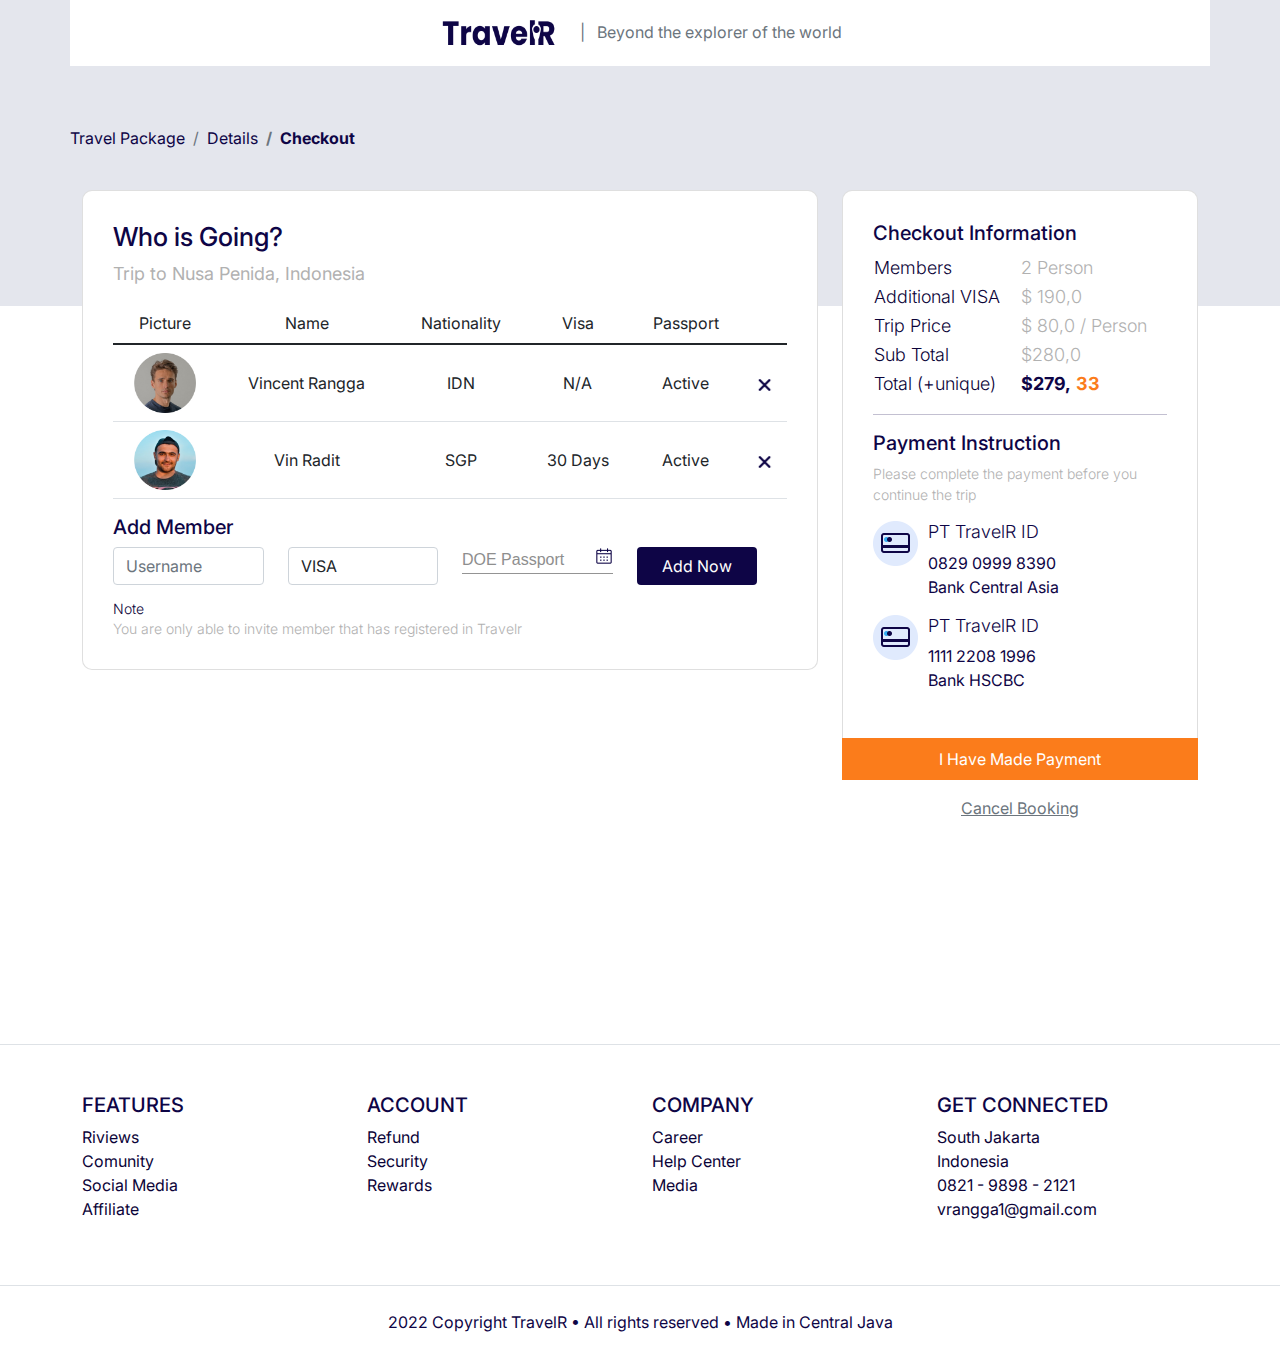
==== commit 1284cb81: "instruction - Checkout Page" ====
--- a/checkout.html
+++ b/checkout.html
@@ -133,59 +133,32 @@
                                 <div class="member mt-3">
                                     <!-- <h2>Add Member</h2> -->
                                     <h2>Add Member</h2>
-                                    <tbody>
-                                        <tr>
-                                            <td>
+                                    <form> 
+                                        <div class="row">
+                                            <div class="col">
                                                 <input type="text" name="inputUsername" class="form-control mb-2 mr-sm-2 col-3 col-sm-3 col-md-3"    id="inputUsername" placeholder="Username"/>
-                                                
-                                            </td>
+                                            </div>
                                             <!-- align-middle agar sejajar dan space y kosong -->
-                                            <td class="align-middle">
-                                                <select name="inputVisa" id="inputVisa" class="custom-select mb-2 mr-sm-2">
+                                            <div class="col">
+                                                <select name="inputVisa" id="inputVisa" class="form-control mb-2 mr-sm-2">
                                                     <option value="VISA" selected >VISA</option>
                                                     <option value="30 Days">30 Days</option>
                                                     <option value="N/A">N/A</option>
                                                 </select>
-                                            </td>
-                                            <td class="align-middle">
+                                            </div>
+                                            <div class="col">
                                                 <div class="input-group mb-2 mr-sm-2">
-                                                    <input type="text" class="form-control datepicker" id="doePassport"     placeholder="DOE Passport">
+                                                    <input type="text" class="mb-2 mr-sm-2 datepicker" id="doePassport"     placeholder="DOE Passport">
                                                 </div>
-                                            </td>
-                                            <td class="align-middle">
+                                            </div>
+                                            <div class="col">
                                                 <button class="btn btn-add-now mb-2 px-4">
                                                     Add Now
                                                 </button>
-                                            </td>
-                                        </tr>
-
-                                    <!-- <tr class="form-check-inline">
-                                        <td>
-                                            <input type="text" name="inputUsername" class="col form-control mb-2 mr-sm-2"    id="inputUsername" placeholder="Username"/>
-                                        </td>
-                                        <td>
-                                            <select name="inputVisa" id="inputVisa" class="custom-select mb-2 mr-sm-2">
-                                                <option value="VISA" selected >VISA</option>
-                                                <option value="30 Days">30 Days</option>
-                                                <option value="N/A">N/A</option>
-                                            </select>
-                                        </td>
-                                        <td>
-                                             <div class="input-group mb-2 mr-sm-2">
-                                                <input type="text" class="form-control datepicker" id="doePassport"     placeholder="DOE Passport">
                                             </div>
-                                        </td>
-                                        <td>
-                                            
-                                            <button class="btn btn-add-now mb-2 px-4">
-                                                Add Now
-                                            </button>
-                                        </td>
-                                        
-
-
-                                    </tr> -->
-
+                                        </div>
+
+                                   
                                     <h3 class="mt-2 mb-0">Note</h3>
                                     <p class="disclaimer mb-0">
                                         You are only able to invite member that has registered in Travelr
@@ -197,47 +170,80 @@
                     </div>
                     <div class="col-lg-4">
                         <div class="card card-details card-right">
-                            <h2>Members are going</h2>
-                            <div class="members my-2">
-                                <img src="frontend/images/member1.jpg" alt="" class="member-image mr-1">
-                                <img src="frontend/images/member2.png" alt="" class="member-image mr-1">
-                                <img src="frontend/images/member3.png" alt="" class="member-image mr-1">
-                                <img src="frontend/images/member4.jpg" alt="" class="member-image mr-1">
-                                <img src="frontend/images/other.jpg" alt="" class="member-image mr-1">
+                            <h2>Checkout Information</h2>
+                            <table class="trip-informations">
+                                <tr>
+                                    <th width="50%">Members</th>
+                                    <td width="50%" class="text-right">
+                                        2 Person
+                                    </td>
+                                </tr>
+                                <tr>
+                                    <th width="50%">Additional VISA</th>
+                                    <td width="50%" class="text-right">
+                                        $ 190,0
+                                    </td>
+                                </tr>
+                                <tr>
+                                    <th width="50%">Trip Price</th>
+                                    <td width="50%" class="text-right">
+                                        $ 80,0 / Person
+                                    </td>
+                                </tr>
+                                <tr>
+                                    <th width="50%">Sub Total</th>
+                                    <td width="50%" class="text-right">
+                                        $280,0
+                                    </td>
+                                </tr>
+                                <tr>
+                                    <th width="50%">Total (+unique)</th>
+                                    <td width="50%" class="text-right text-total">
+                                        <span class="text-blue">$279,</span> <span class="text-orange">33</span>
+                                    </td>
+                                </tr>
+                            </table>
+                            <hr>
+                            <h2>Payment Instruction</h2>
+                            <p class="payment-instructions">
+                                Please complete the payment before you continue the trip
+                            </p>
+                            <div class="bank">
+                                <div class="bank-item pb-3">
+                                    <img src="frontend/images/ic_bank 1.png" alt="Bank" height="45px" class="bank-image">
+                                    <div class="description">
+                                        <h3>PT TravelR ID</h3>
+                                        <p>
+                                            0829 0999 8390
+                                            <br>
+                                            Bank Central Asia
+                                        </p>
+                                    </div>
+                                    <div class="clearfix"></div>
+                                </div>
+                                <div class="bank-item pb-3">
+                                    <img src="frontend/images/ic_bank 1.png" alt="Bank" height="45px" class="bank-image">
+                                    <div class="description">
+                                        <h3>PT TravelR ID</h3>
+                                        <p>
+                                            1111 2208 1996
+                                            <br>
+                                            Bank HSCBC
+                                        </p>
+                                    </div>
+                                    <div class="clearfix"></div>
+                                </div>
                             </div>
-                            
-                            <hr>
-                            <h2>Trip Information</h2>
-                            <table class="trip-informations">
-                                <tr>
-                                    <th width="50%">Date of Departure</th>
-                                    <td width="50%" class="text-right">
-                                        22 August 2022
-                                    </td>
-                                </tr>
-                                <tr>
-                                    <th width="50%">Duration</th>
-                                    <td width="50%" class="text-right">
-                                        4D 3N
-                                    </td>
-                                </tr>
-                                <tr>
-                                    <th width="50%">Type of Trip</th>
-                                    <td width="50%" class="text-right">
-                                        Open Public
-                                    </td>
-                                </tr>
-                                <tr>
-                                    <th width="50%">Price</th>
-                                    <td width="50%" class="text-right">
-                                        $75,00/person
-                                    </td>
-                                </tr>
-                            </table>
-                        </div>
+                        </div>
+
                         <div class="join-container">
                             <a href="#" class="btn btn-block btn-join-now mt-3 py-2">
-                                Join Now
+                                I Have Made Payment
+                            </a>
+                        </div>
+                        <div class="text-center mt-3">
+                            <a href="#" class="text-muted">
+                                Cancel Booking
                             </a>
                         </div>
                     </div>
--- a/frontend/styles/main.css
+++ b/frontend/styles/main.css
@@ -246,37 +246,73 @@
   font-size: 18px;
   color: #B1B1B1;
 }
-.section-details-content .card-details .trip-informations th {
-  font-weight: 300;
-  font-size: 18px;
-  color: #0B0338;
-}
-.section-details-content .card-details .trip-informations td {
-  font-weight: 300;
-  font-size: 18px;
-  color: #B1B1B1;
-}
 .section-details-content .card-details h3 {
-  font-weight: 600;
+  font-weight: 300;
   font-size: 14px;
   color: #0B0338;
 }
-.section-details-content .card-details .disclaimer {
+.section-details-content .card-details .trip-informations th {
+  font-weight: 300;
+  font-size: 18px;
+  color: #0B0338;
+}
+.section-details-content .card-details .trip-informations td {
+  font-weight: 300;
+  font-size: 18px;
+  color: #B1B1B1;
+}
+.section-details-content .card-details .trip-informations .text-blue {
+  color: #0E0546;
+  font-weight: bold;
+}
+.section-details-content .card-details .trip-informations .text-orange {
+  color: #FB7C1B;
+  font-weight: bold;
+}
+.section-details-content .card-details .payment-instructions {
   font-weight: 300;
   font-size: 14px;
   color: #B1B1B1;
 }
-.section-details-content .gj-datepicker .datepicker {
+.section-details-content .card-details .bank .bank-item h3 {
+  font-size: 18px;
+  color: #0E0546;
+  margin-top: 0;
+}
+.section-details-content .card-details .bank .bank-item p {
+  margin-bottom: 0;
+}
+.section-details-content .card-details .bank .bank-item .description {
+  margin-left: 10px;
+  overflow: hidden;
+  float: left;
+}
+.section-details-content .card-details .bank .bank-item .description p {
+  font-weight: normal;
+  font-size: 16px;
+  color: #0E0546;
+}
+.section-details-content .card-details .bank .bank-image {
+  width: 45px;
+  height: 45px;
+  float: left;
+}
+.section-details-content .card-details .disclaimer {
+  font-weight: 300;
+  font-size: 14px;
+  color: #B1B1B1;
+}
+.section-details-content .card-details .gj-datepicker .datepicker {
   border-right: 0;
 }
-.section-details-content .gj-datepicker .input-group-append .btn {
+.section-details-content .card-details .gj-datepicker .input-group-append .btn {
   padding-right: 30px;
 }
-.section-details-content .btn-add-now {
+.section-details-content .card-details .btn-add-now {
   background-color: #0E0546;
   color: #ffffff;
 }
-.section-details-content .btn-add-now:hover {
+.section-details-content .card-details .btn-add-now:hover {
   background-color: #1e3777;
   color: #ffffff;
 }
